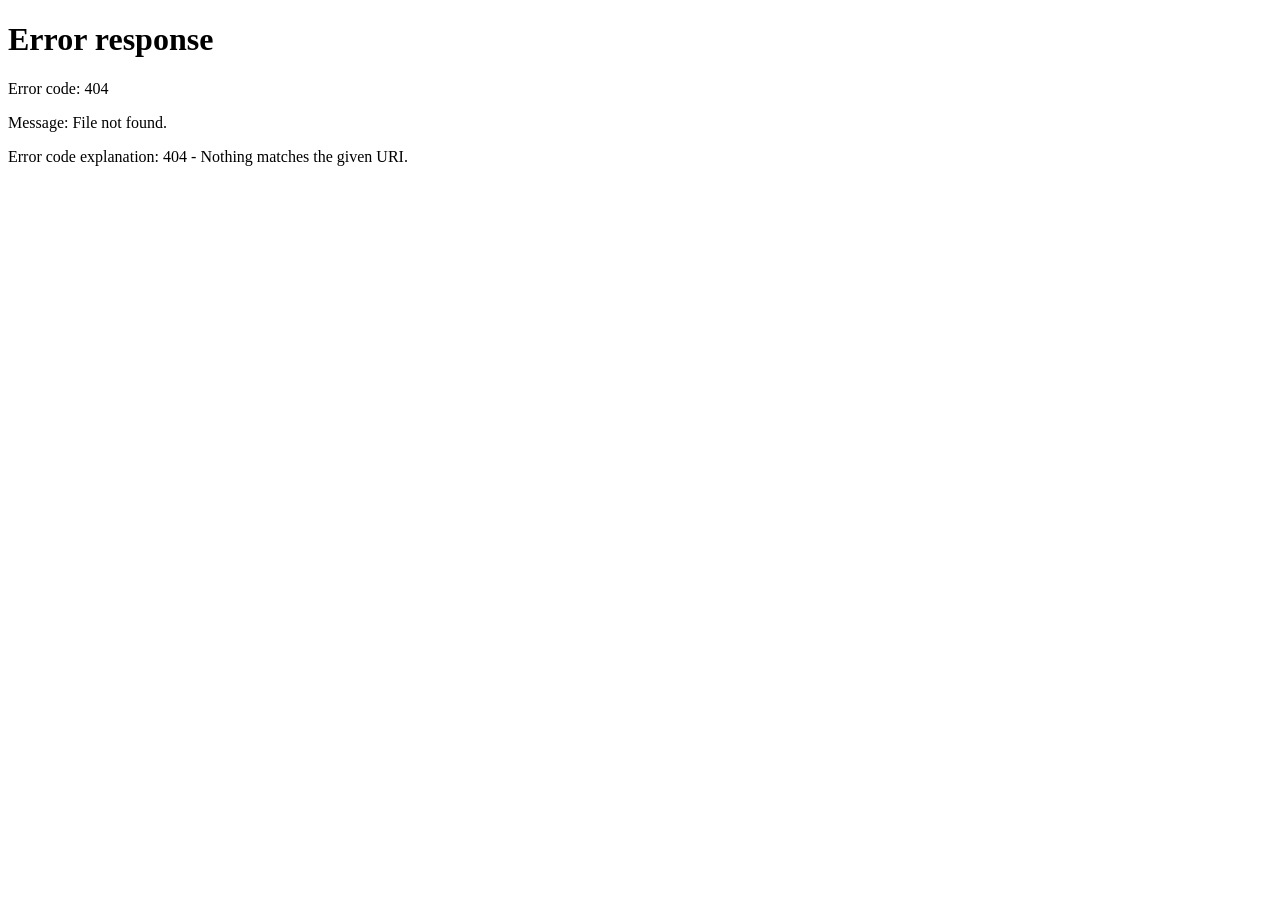
==== _/admin/index.html @ 56212c22 "feat: scaffold frontend application with manifest, admin panel, styles, database, and service worker" ====
<!DOCTYPE html>
<html lang="en">
<head>
    <meta charset="UTF-8">
    <title>Redirecting to Admin...</title>
    <meta http-equiv="refresh" content="0; url=../../#/_/admin">
    <script>
        window.location.replace(window.location.origin + window.location.pathname.replace(/\/_\/admin\/?$/, '') + '/#/_/admin');
    </script>
</head>
<body style="background:#0d0008;color:#ff2d78;font-family:sans-serif;display:flex;align-items:center;justify-content:center;height:100vh;margin:0">
    <p>Opening Admin Panel…</p>
</body>
</html>
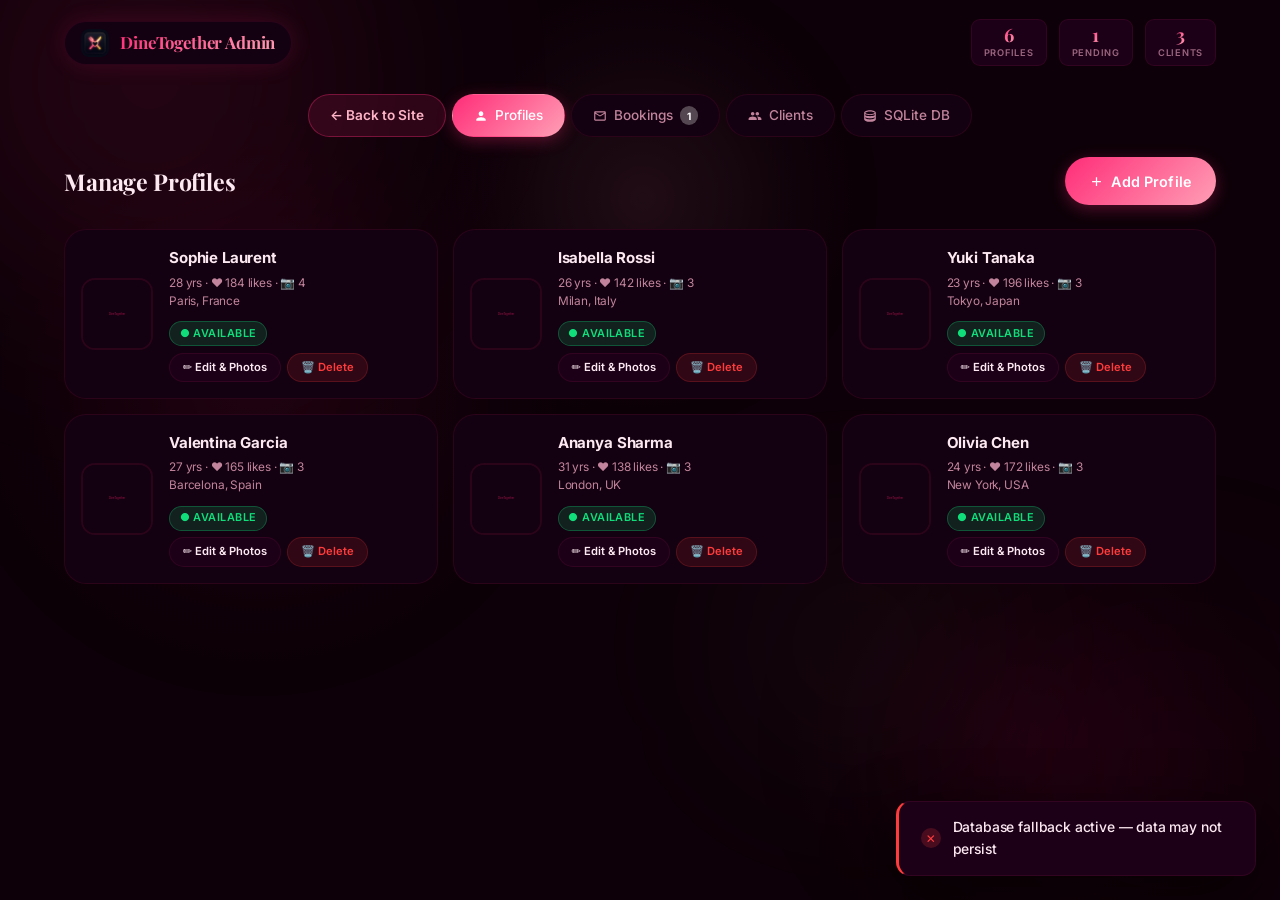
==== commit 4a901fe2: "feat: enhance client-side PWA with admin panel, phone validation, and UI polish" ====
--- a/_/admin/index.html
+++ b/_/admin/index.html
@@ -2,10 +2,12 @@
 <html lang="en">
 <head>
     <meta charset="UTF-8">
+    <meta name="viewport" content="width=device-width, initial-scale=1.0">
     <title>Redirecting to Admin...</title>
     <meta http-equiv="refresh" content="0; url=../../#/_/admin">
     <script>
-        window.location.replace(window.location.origin + window.location.pathname.replace(/\/_\/admin\/?$/, '') + '/#/_/admin');
+        const basePath = window.location.pathname.replace(/\/_\/admin(\/index\.html)?\/?$/i, '');
+        window.location.replace((basePath || '') + '/#/_/admin');
     </script>
 </head>
 <body style="background:#0d0008;color:#ff2d78;font-family:sans-serif;display:flex;align-items:center;justify-content:center;height:100vh;margin:0">
